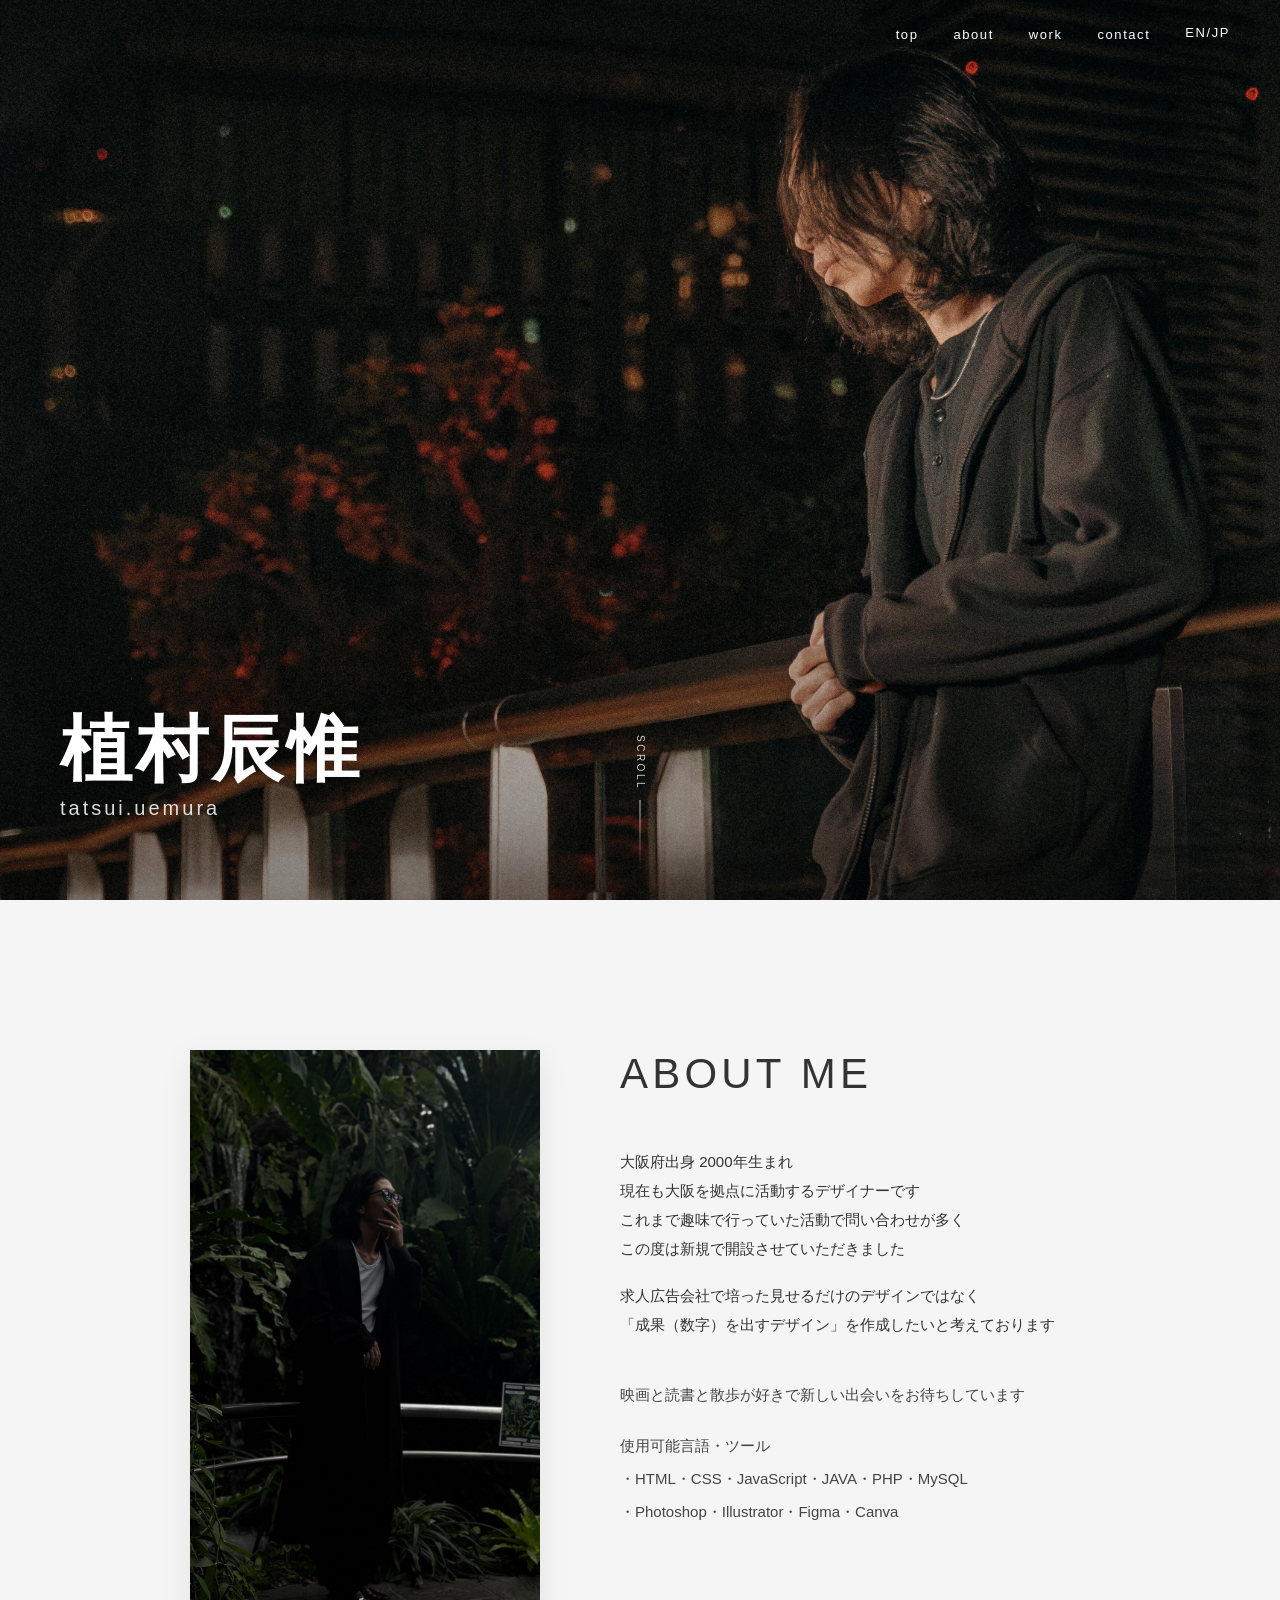
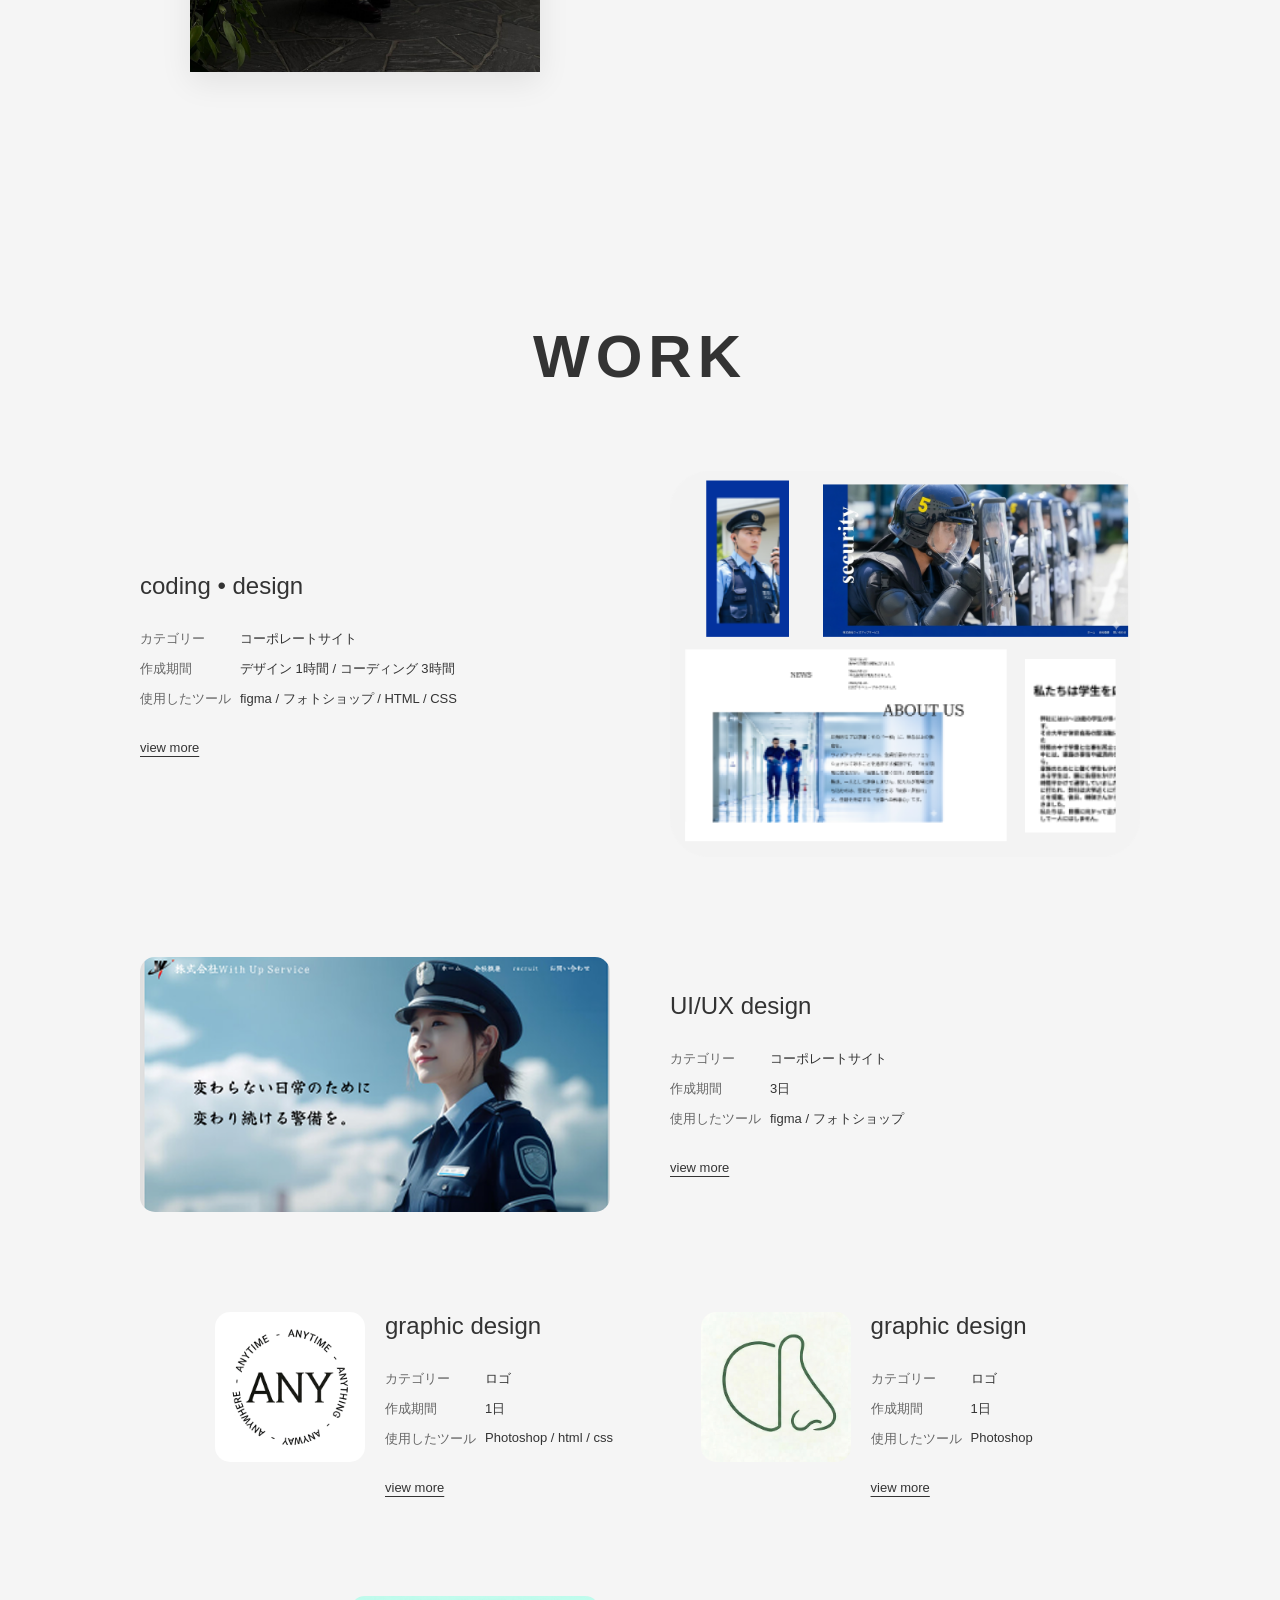
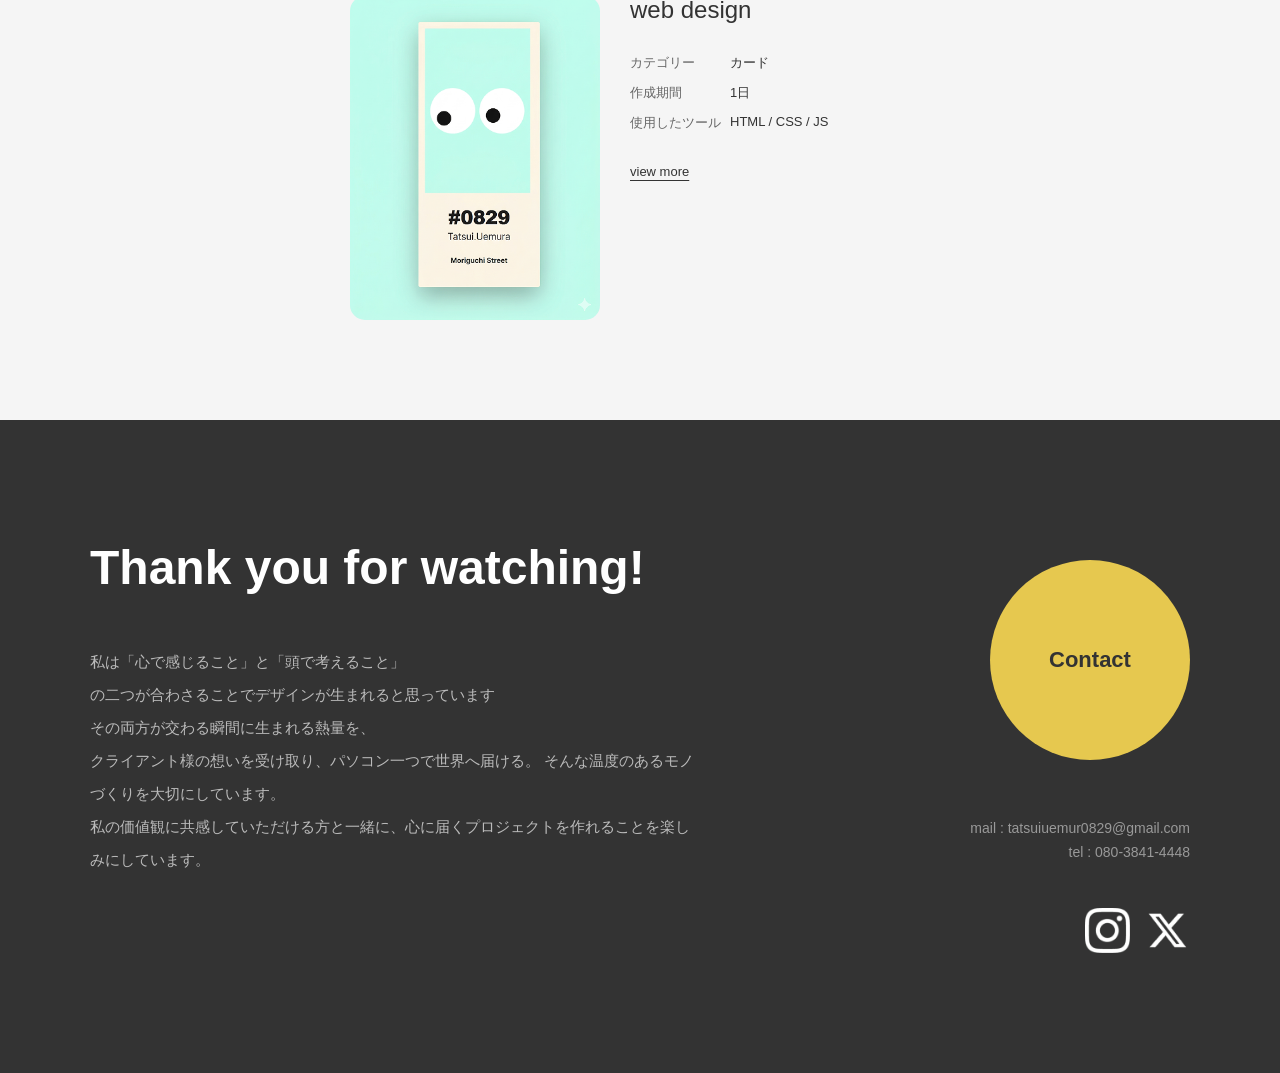
==== index.html @ 2ebf946d "Add files via upload" ====
<!DOCTYPE html>
<html lang="ja">
<head>
  <meta charset="UTF-8" />
  <meta name="viewport" content="width=device-width, initial-scale=1.0" />
  <title>Tatsui Uemura</title>
  <link rel="stylesheet" href="style.css" />
</head>
<body>

<header class="header">
  <nav class="nav">
    <ul>
      <li><a href="#">top</a></li>
      <li><a href="#about">about</a></li>
      <li><a href="#work">work</a></li>
      <li><a href="#footer">contact</a></li>
      <li class="lang">EN/JP</li>
    </ul>
  </nav>
</header>

<main class="hero-section">
  <div class="hero-bg">
    <img src="img/uemura3.jpg" alt="背景">
  </div>
  <div class="hero-overlay"></div>

  <div class="hero-text">
    <h1>植村辰惟</h1>
    <p class="en-name">tatsui.uemura</p>
  </div>

  <div class="scroll-down">
    <span class="scroll-text">SCROLL</span>
    <div class="scroll-line"></div>
  </div>
</main>

<section id="about" class="about-section">
  <div class="about-container">
    <div class="about-image">
      <img src="img/about.jpg" alt="プロフィール画像">
    </div>
    <div class="about-text">
      <h2>ABOUT ME</h2>
      <div class="profile-info">
        <p>大阪府出身 2000年生まれ</p>
        <p>現在も大阪を拠点に活動するデザイナーです</p>
        <p>これまで趣味で行っていた活動で問い合わせが多く</p>
        <p>この度は新規で開設させていただきました</p>
        <br>
        <p>求人広告会社で培った見せるだけのデザインではなく</p>
        <p>「成果（数字）を出すデザイン」を作成したいと考えております</p>
      </div>
      <div class="profile-description">
        <p>映画と読書と散歩が好きで新しい出会いをお待ちしています</p>
        <br>
        <p>使用可能言語・ツール</p>
        <p>・HTML・CSS・JavaScript・JAVA・PHP・MySQL</p>
        <p>・Photoshop・Illustrator・Figma・Canva</p>
      </div>
    </div>
  </div>
</section>

<section id="work" class="work-section">
  <div class="work-container">
    <h2 class="section-title">WORK</h2>

    <div class="work-item">
      <div class="work-image">
        <img src="img/with up.png" alt="coding design">
      </div>
      <div class="work-info">
        <h3>coding • design</h3>
        <dl>
          <div><dt>カテゴリー</dt><dd>コーポレートサイト</dd></div>
          <div><dt>作成期間</dt><dd>デザイン 1時間 / コーディング 3時間</dd></div>
          <div><dt>使用したツール</dt><dd>figma / フォトショップ / HTML / CSS</dd></div>
        </dl>
        <a href="view,more(with)/info.html" class="view-more">view more</a>
      </div>
    </div>

    <div class="work-item">
      <div class="work-image">
        <img src="img/with up2.png" alt="UI/UX design">
      </div>
      <div class="work-info">
        <h3>UI/UX design</h3>
        <dl>
          <div><dt>カテゴリー</dt><dd>コーポレートサイト</dd></div>
          <div><dt>作成期間</dt><dd>3日</dd></div>
          <div><dt>使用したツール</dt><dd>figma / フォトショップ</dd></div>
        </dl>
        <a href="view,more(with2)/info.html" class="view-more">view more</a>
      </div>
    </div>

    <div class="work-row-grid">
      <div class="work-item-small">
        <div class="work-image">
          <img src="img/any logo.png" alt="graphic design">
        </div>
        <div class="work-info">
          <h3>graphic design</h3>
          <dl>
            <div><dt>カテゴリー</dt><dd>ロゴ</dd></div>
            <div><dt>作成期間</dt><dd>1日</dd></div>
            <div><dt>使用したツール</dt><dd>Photoshop / html / css</dd></div>
          </dl>
          <a href="view,more(any)/info.html" class="view-more">view more</a>
        </div>
      </div>
      <div class="work-item-small">
        <div class="work-image">
          <img src="img/jiyu.png" alt="graphic design">
        </div>
        <div class="work-info">
          <h3>graphic design</h3>
          <dl>
            <div><dt>カテゴリー</dt><dd>ロゴ</dd></div>
            <div><dt>作成期間</dt><dd>1日</dd></div>
            <div><dt>使用したツール</dt><dd>Photoshop</dd></div>
          </dl>
          <a href="view,more(hana)/info.html" class="view-more">view more</a>
        </div>
      </div>
    </div>

    <div class="work-item center-layout">
      <div class="work-image">
        <img src="img/monster.png" alt="web design">
      </div>
      <div class="work-info">
        <h3>web design</h3>
        <dl>
          <div><dt>カテゴリー</dt><dd>カード</dd></div>
          <div><dt>作成期間</dt><dd>1日</dd></div>
          <div><dt>使用したツール</dt><dd>HTML / CSS / JS</dd></div>
        </dl>
        <a href="view,more(monster)/info.html" class="view-more">view more</a>
      </div>
    </div>
  </div>
</section>

<footer id="footer" class="footer-section">
  <div class="footer-container">
    <div class="footer-message">
      <h2>Thank you for watching!</h2>
      <p>
        私は「心で感じること」と「頭で考えること」<br>
        の二つが合わさることでデザインが生まれると思っています<br>
        その両方が交わる瞬間に生まれる熱量を、<br>
        クライアント様の想いを受け取り、パソコン一つで世界へ届ける。 そんな温度のあるモノづくりを大切にしています。<br>
        私の価値観に共感していただける方と一緒に、心に届くプロジェクトを作れることを楽しみにしています。
      </p>
    </div>
    <div class="footer-contact">
      <a href="contact/info.html" class="contact-button">Contact</a>
      <div class="contact-info">
        <p>mail : tatsuiuemur0829@gmail.com</p>
        <p>tel : 080-3841-4448</p>
      </div>
      <div class="contact-sns">
        <a href="（InstagramのURL）" target="_blank" class="sns-link">
          <img src="img/instagram.png" alt="Instagram">
        </a>
        <a href="（XのURL）" target="_blank" class="sns-link">
          <img src="img/X.png" alt="X">
        </a>
      </div>
    </div>
  </div>
</footer>

<script src="script.js"></script>
</body>
</html>
---- style.css ----
html {
  scroll-behavior: smooth;
}

* {
  margin: 0;
  padding: 0;
  box-sizing: border-box;
}

body {
  font-family: "Helvetica Neue", Arial, "Hiragino Sans", sans-serif;
  background-color: #f5f5f5;
  color: #333;
  /* cursor: none は削除 → 通常のカーソルを使用 */
}

/* ===== ヘッダー ===== */
.header {
  position: fixed;
  top: 0;
  left: 0;
  width: 100%;
  padding: 25px 50px;
  display: flex;
  justify-content: flex-end;
  z-index: 1000;
  background-color: transparent;
}

.nav ul {
  display: flex;
  list-style: none;
  gap: 35px;
  margin: 0;
  padding: 0;
}

.nav a, .lang {
  text-decoration: none;
  color: #fff;
  font-size: 13px;
  font-weight: 400;
  letter-spacing: 0.12em;
  transition: opacity 0.3s;
}

.nav a:hover {
  opacity: 0.5;
}

.lang {
  color: #fff;
  cursor: default;
}

/* ===== ヒーローセクション ===== */
.hero-section {
  position: relative;
  width: 100%;
  height: 100vh;
  overflow: hidden;
  display: flex;
  align-items: flex-end;
}

.hero-bg {
  position: absolute;
  inset: 0;
  z-index: 0;
}

.hero-bg img {
  width: 100%;
  height: 100%;
  object-fit: cover;
  object-position: center top;
  display: block;
}

.hero-overlay {
  position: absolute;
  inset: 0;
  background: linear-gradient(
    to bottom,
    rgba(0,0,0,0.15) 0%,
    rgba(0,0,0,0.05) 50%,
    rgba(0,0,0,0.45) 100%
  );
  z-index: 1;
}

.hero-text {
  position: relative;
  z-index: 2;
  padding: 0 60px 80px;
}

.hero-text h1 {
  font-size: 72px;
  font-weight: 700;
  color: #fff;
  letter-spacing: 0.05em;
  line-height: 1.1;
  margin-bottom: 8px;
  text-shadow: 0 2px 20px rgba(0,0,0,0.3);
}

.en-name {
  font-size: 20px;
  color: rgba(255,255,255,0.85);
  font-weight: 300;
  letter-spacing: 0.15em;
}

/* SCROLL */
.scroll-down {
  position: absolute;
  bottom: 30px;
  left: 50%;
  transform: translateX(-50%);
  display: flex;
  flex-direction: column;
  align-items: center;
  z-index: 2;
}

.scroll-text {
  font-size: 10px;
  letter-spacing: 0.25em;
  color: rgba(255,255,255,0.8);
  writing-mode: vertical-rl;
  margin-bottom: 10px;
}

.scroll-line {
  width: 1px;
  height: 70px;
  background: linear-gradient(to bottom, rgba(255,255,255,0.8), transparent);
}

/* ===== ABOUTセクション ===== */
.about-section {
  padding: 150px 20px;
  display: flex;
  justify-content: center;
  background-color: #f5f5f5;
}

.about-container {
  max-width: 900px;
  width: 100%;
  display: flex;
  align-items: flex-start;
  gap: 80px;
}

.about-image {
  flex: 0 0 350px;
}

.about-image img {
  width: 100%;
  height: auto;
  display: block;
  box-shadow: 0 10px 30px rgba(0,0,0,0.08);
}

.about-text {
  flex: 1;
}

.about-text h2 {
  font-size: 42px;
  font-weight: 500;
  letter-spacing: 0.1em;
  margin-bottom: 50px;
}

.profile-info {
  margin-bottom: 40px;
}

.profile-info p {
  font-size: 15px;
  line-height: 1.8;
  margin-bottom: 2px;
  color: #333;
}

.profile-description p {
  font-size: 15px;
  line-height: 2.2;
  color: #444;
}

/* ===== WORKセクション ===== */
.work-section {
  padding: 100px 20px;
  background-color: #f5f5f5;
}

.work-container {
  max-width: 1000px;
  margin: 0 auto;
}

.section-title {
  font-size: 60px;
  text-align: center;
  margin-bottom: 80px;
  letter-spacing: 0.1em;
}

.work-item {
  display: flex;
  align-items: center;
  gap: 60px;
  margin-bottom: 100px;
}

.work-item:nth-child(even) {
  flex-direction: row-reverse;
}

.work-image {
  flex: 1;
}

.work-image img {
  width: 100%;
  height: auto;
  border-radius: 15px;
  display: block;
}

.work-info {
  flex: 1;
}

.work-info h3 {
  font-size: 24px;
  margin-bottom: 30px;
  font-weight: 500;
}

.work-info dl div {
  display: flex;
  margin-bottom: 12px;
  font-size: 13px;
}

.work-info dt {
  width: 100px;
  color: #666;
}

.work-info dd {
  flex: 1;
  color: #333;
}

.view-more {
  display: inline-block;
  margin-top: 20px;
  font-size: 13px;
  color: #333;
  text-decoration: underline;
  text-underline-offset: 4px;
}

.work-row-grid {
  display: flex;
  justify-content: center;
  gap: 80px;
  max-width: 850px;
  margin: 0 auto 100px;
}

.work-item-small {
  flex: 0 1 auto;
  display: flex;
  align-items: flex-start;
  gap: 20px;
}

.work-item-small .work-image {
  flex: 0 0 150px;
}

.center-layout {
  display: flex;
  justify-content: center;
  align-items: flex-start;
  gap: 30px;
  max-width: 850px;
  margin: 0 auto;
}

.center-layout .work-image {
  flex: 0 0 250px;
}

.center-layout .work-info {
  flex: 0 0 300px;
  text-align: left;
}

/* ===== フッター ===== */
.footer-section {
  padding: 120px 50px;
  background-color: #333;
}

.footer-container {
  display: flex;
  justify-content: space-between;
  align-items: flex-start;
  max-width: 1100px;
  margin: 0 auto;
}

.footer-message {
  width: 55%;
}

.footer-message h2 {
  font-size: 48px;
  color: #fff;
  margin-bottom: 50px;
  font-weight: 700;
}

.footer-message p {
  font-size: 15px;
  line-height: 2.2;
  color: #bbb;
}

.footer-contact {
  display: flex;
  flex-direction: column;
  align-items: flex-end;
  width: 35%;
  padding-top: 20px;
}

.contact-button {
  display: flex;
  justify-content: center;
  align-items: center;
  width: 200px;
  height: 200px;
  background-color: #e6c84f;
  color: #333;
  border-radius: 50%;
  text-decoration: none;
  font-size: 22px;
  font-weight: bold;
  margin-bottom: 60px;
  transition: transform 0.3s;
}

.contact-button:hover {
  transform: scale(1.05);
}

.contact-info {
  margin-bottom: 40px;
  text-align: right;
}

.contact-info p {
  font-size: 14px;
  color: #999;
  margin-bottom: 8px;
}

.contact-sns {
  display: flex;
  gap: 15px;
}

.sns-link {
  display: block;
  width: 45px;
  height: 45px;
  transition: opacity 0.3s;
}

.sns-link:hover {
  opacity: 0.7;
}

.sns-link img {
  width: 100%;
  height: 100%;
  object-fit: contain;
}

/* ===== スマホ対応 ===== */
@media (max-width: 768px) {
  .hero-text {
    padding: 0 30px 70px;
  }
  .hero-text h1 { font-size: 44px; }
  .en-name { font-size: 16px; }

  .about-container {
    flex-direction: column;
    align-items: center;
    gap: 40px;
  }
  .about-image {
    flex: 0 0 auto;
    width: 100%;
    max-width: 300px;
  }
  .about-text h2 {
    font-size: 32px;
    margin-bottom: 30px;
  }

  .work-item, .work-item:nth-child(even) {
    flex-direction: column;
    gap: 30px;
  }
  .section-title { font-size: 40px; }
  .work-info h3 { font-size: 20px; }

  .work-row-grid {
    flex-direction: column;
    gap: 40px;
  }
  .work-item-small {
    flex-direction: column;
    align-items: center;
    text-align: center;
  }
  .center-layout {
    flex-direction: column;
    align-items: center;
  }

  .footer-container {
    flex-direction: column;
    align-items: center;
    gap: 60px;
    padding: 0 20px;
  }
  .footer-message, .footer-contact {
    width: 100%;
    text-align: center;
  }
  .footer-message h2 { font-size: 36px; }
  .footer-contact { align-items: center; }
  .contact-info { text-align: center; }
  .contact-button {
    width: 160px;
    height: 160px;
    font-size: 18px;
  }
  .header { padding: 20px; }
  .nav ul { gap: 15px; }
}
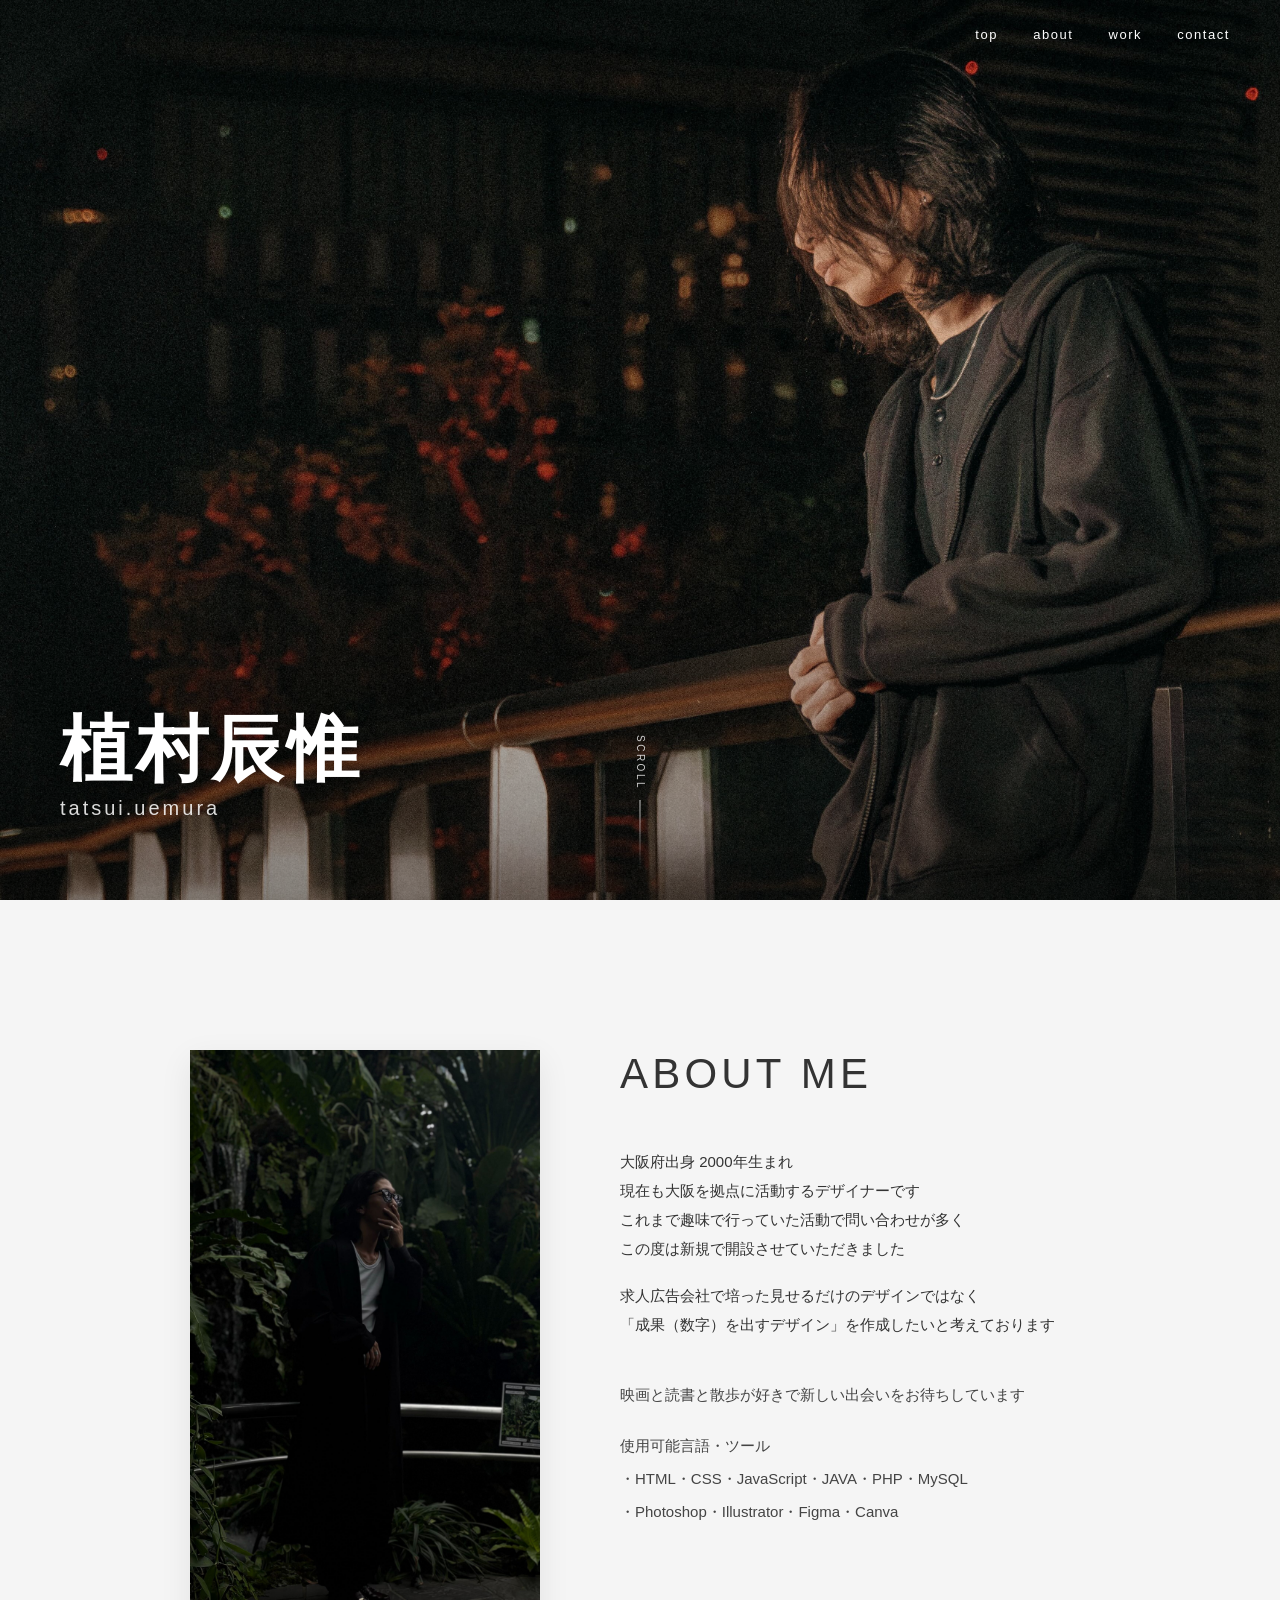
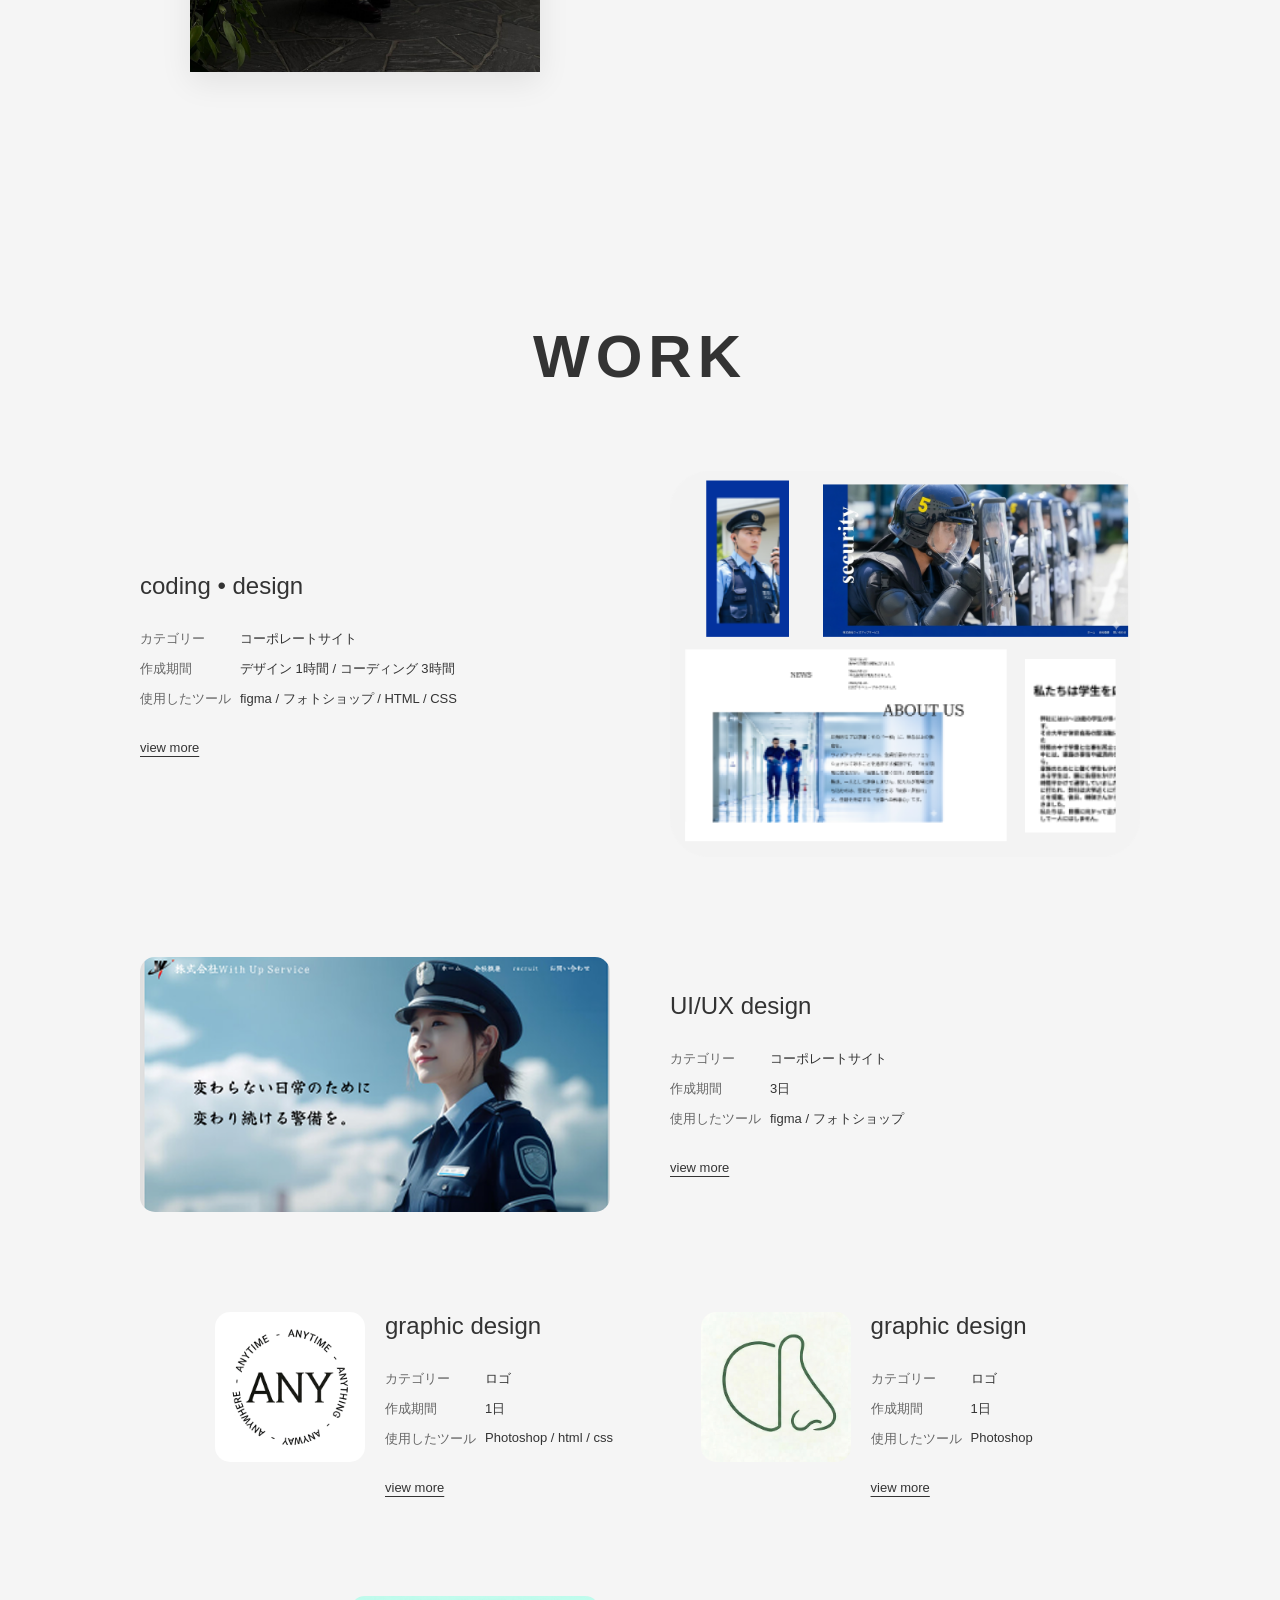
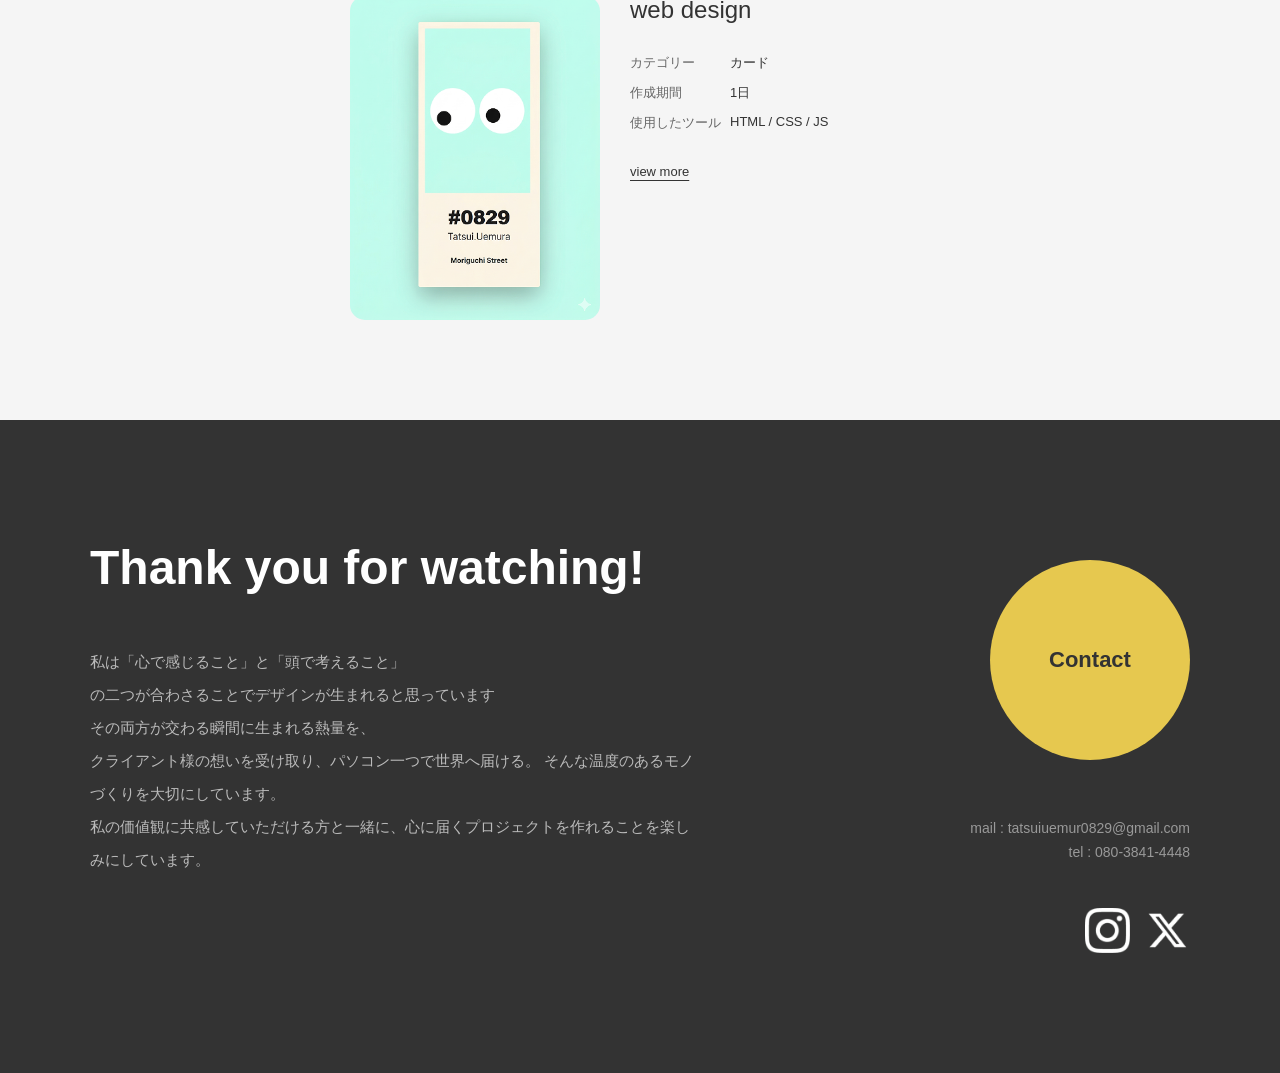
==== commit 3f39ae8a: "Update index.html" ====
--- a/index.html
+++ b/index.html
@@ -15,7 +15,6 @@
       <li><a href="#about">about</a></li>
       <li><a href="#work">work</a></li>
       <li><a href="#footer">contact</a></li>
-      <li class="lang">EN/JP</li>
     </ul>
   </nav>
 </header>
@@ -178,4 +177,4 @@
 
 <script src="script.js"></script>
 </body>
-</html>+</html>
